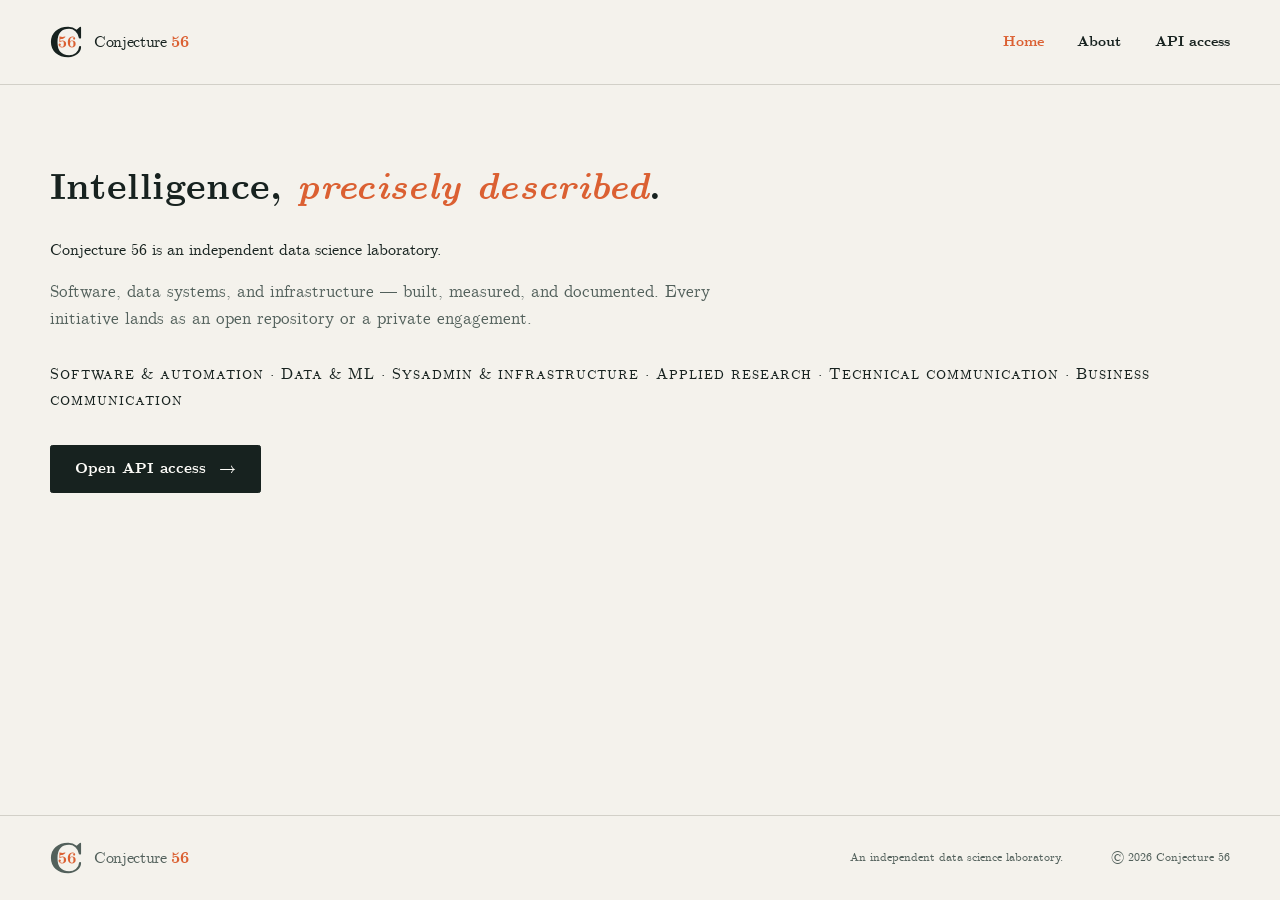
==== index.html @ 4d5eae15 "fix(brand): circular favicon background with even margin" ====
<!doctype html>
<html lang="en">
  <head>
    <meta charset="utf-8">
    <meta name="viewport" content="width=device-width, initial-scale=1">
    <title>Conjecture 56 — Applied intelligence, measured</title>
    <meta name="description" content="Conjecture 56 is an independent data science laboratory working across software, data, infrastructure, research, and communication.">
    <meta name="theme-color" content="#f4f2ec">
    <meta property="og:type" content="website">
    <meta property="og:title" content="Conjecture 56 — Intelligence, precisely described">
    <meta property="og:description" content="An independent data science laboratory: software, data, infrastructure, research, and communication.">
    <meta property="og:url" content="https://conjecture56.org/">
    <meta property="og:image" content="https://conjecture56.org/assets/images/social-card.png">
    <meta property="og:image:width" content="1200">
    <meta property="og:image:height" content="630">
    <meta name="twitter:card" content="summary_large_image">
    <link rel="canonical" href="https://conjecture56.org/">
    <link rel="icon" href="/assets/images/favicon.svg?v=20261013" type="image/svg+xml">
    <link rel="stylesheet" href="/assets/css/site.css?v=20261031">
  </head>
  <body>
    <a class="skip-link" href="#main">Skip to content</a>

    <header class="site-header">
      <div class="shell header-inner">
        <a class="brand" href="/" aria-label="Conjecture 56 home">
          <svg class="brand-mark" aria-hidden="true" viewBox="0 0 40 40">
            <use href="/assets/images/mark.svg?v=20261011#mark"></use>
          </svg>
          <span>Conjecture <strong>56</strong></span>
        </a>
        <nav class="site-nav" aria-label="Main navigation">
          <a href="/" aria-current="page">Home</a>
          <a href="/about/">About</a>
          <a href="/keys/">API access</a>
        </nav>
      </div>
    </header>

    <main id="main">
      <section class="hero">
        <h1>Intelligence, <em>precisely described</em>.</h1>
        <p class="hero-kind">Conjecture 56 is an independent data science laboratory.</p>
        <p class="hero-lede">Software, data systems, and infrastructure — built, measured, and documented. Every initiative lands as an open repository or a private engagement.</p>
        <p class="keywords">
          <span>Software &amp; automation</span> · <span>Data &amp; ML</span> · <span>Sysadmin &amp; infrastructure</span> · <span>Applied research</span> · <span>Technical communication</span> · <span>Business communication</span>
        </p>
        <div class="hero-actions">
          <a class="button button-primary" href="/keys/">Open API access <span aria-hidden="true">→</span></a>
        </div>
      </section>
    </main>

    <footer class="site-footer">
      <div class="shell footer-inner">
        <a class="brand footer-brand" href="/">
          <svg class="brand-mark" aria-hidden="true" viewBox="0 0 40 40"><use href="/assets/images/mark.svg?v=20261011#mark"></use></svg>
          <span>Conjecture <strong>56</strong></span>
        </a>
        <p>An independent data science laboratory.</p>
        <p>© 2026 Conjecture 56</p>
      </div>
    </footer>
  </body>
</html>
---- assets/css/site.css ----
@font-face { font-family: "CMU Serif"; src: url("/assets/fonts/cmu-serif-500-roman.woff2") format("woff2"); font-weight: 400; font-style: normal; font-display: swap; }
@font-face { font-family: "CMU Serif"; src: url("/assets/fonts/cmu-serif-700-roman.woff2") format("woff2"); font-weight: 700; font-style: normal; font-display: swap; }
@font-face { font-family: "CMU Serif"; src: url("/assets/fonts/cmu-serif-500-italic.woff2") format("woff2"); font-weight: 400; font-style: italic; font-display: swap; }
@font-face { font-family: "CMU Serif"; src: url("/assets/fonts/cmu-serif-700-italic.woff2") format("woff2"); font-weight: 700; font-style: italic; font-display: swap; }
@font-face { font-family: "CMU Typewriter Text"; src: url("/assets/fonts/cmu-typewriter-text-500-roman.woff2") format("woff2"); font-display: swap; }

:root {
  --paper: #f4f2ec;
  --paper-deep: #e9e6dd;
  --ink: #17221f;
  --ink-soft: #52605b;
  --line: #d2d0c8;
  --accent: #db6032;
  --accent-light: #f2a17d;
  --green: #b9d79b;
  --white: #fffefa;
  --radius: 1.25rem;
  --shell: min(1180px, calc(100% - 3rem));
  --mono: "CMU Typewriter Text", ui-monospace, SFMono-Regular, Menlo, monospace;
}

* { box-sizing: border-box; }
[hidden] { display: none !important; }
html { scroll-behavior: smooth; }
body {
  margin: 0;
  color: var(--ink);
  background: var(--paper);
  font-family: "CMU Serif", "Palatino Linotype", Palatino, Georgia, serif;
  font-size: 1rem;
  line-height: 1.6;
  -webkit-font-smoothing: antialiased;
}
a { color: inherit; }
svg { display: block; }
.shell { width: var(--shell); margin-inline: auto; }
.skip-link { position: fixed; z-index: 20; top: .75rem; left: .75rem; padding: .65rem 1rem; background: var(--ink); color: white; transform: translateY(-150%); }
.skip-link:focus { transform: translateY(0); }
:focus-visible { outline: 3px solid var(--accent); outline-offset: 4px; }

.site-header { border-bottom: 1px solid var(--line); }
.header-inner { min-height: 5.25rem; display: flex; align-items: center; justify-content: space-between; gap: 2rem; }
.brand { display: inline-flex; align-items: center; gap: .75rem; text-decoration: none; font-size: 1rem; letter-spacing: -.02em; }
.brand strong { color: var(--accent); font-weight: 650; }
.brand-mark { width: 2rem; height: 2rem; }
.site-nav { display: flex; align-items: center; gap: 2.1rem; font-size: .88rem; font-weight: 550; }
.site-nav a { text-decoration: none; }
.site-nav a:hover { color: var(--accent); }
.site-nav a[aria-current="page"] { color: var(--accent); pointer-events: none; }

.hero { width: var(--shell); margin-inline: auto; padding-block: 5rem 4.5rem; }
h1, h2, h3, p { margin-top: 0; }
h1, h2, h3 { text-wrap: balance; }
h1 { margin-bottom: 1.6rem; font-size: clamp(1.15rem, 1rem + 1.7vw, 2.3rem); font-weight: 700; letter-spacing: .01em; line-height: 1.25; white-space: nowrap; }
h1 em { color: var(--accent); font-style: italic; }
.hero-lede { margin: 0 0 1.8rem; max-width: 42rem; color: var(--ink-soft); font-size: 1.05rem; }
.keywords { margin: 0 0 2rem; font-variant: small-caps; letter-spacing: .06em; font-size: 1.02rem; }
.section > .keywords:last-child { margin-bottom: 0; }
.hero-actions { display: flex; flex-wrap: wrap; gap: 1.2rem; }
.button { display: inline-flex; align-items: center; justify-content: center; gap: .8rem; min-height: 3rem; padding: .7rem 1.5rem; border: 1px solid var(--ink); border-radius: .15rem; text-decoration: none; font-size: .92rem; font-weight: 700; transition: background .2s, color .2s; }
.button-primary { color: var(--white); background: var(--ink); }
.button-primary:hover { background: var(--accent); border-color: var(--accent); }
.text-link { display: inline-flex; align-items: center; gap: .5rem; color: var(--ink); text-underline-offset: .3rem; font-size: .92rem; font-weight: 700; }

.rule { border: 0; border-top: 1px solid var(--line); margin: 0 auto; width: var(--shell); }
.section { width: var(--shell); margin-inline: auto; padding-block: 3.5rem 4.5rem; }
.section-lead { margin: 0 0 1.8rem; max-width: 44rem; font-size: 1.05rem; line-height: 1.7; }
.section-lead:last-child { margin-bottom: 0; }
.section-lead strong { font-weight: 700; }
.about-page .hero { padding-block: 5rem .7rem; }
.about-page .section { padding-block: .7rem; }
.about-page .section:last-of-type { padding-bottom: 0; }
.access-page .section { padding-block: clamp(.75rem, 2.5vh, 1.75rem); }
.hero-quote { margin: 0 0 1.8rem; padding-left: 1.5rem; border-left: 2px solid var(--line); }
.hero-quote p { margin: 0; font-size: 1.02rem; line-height: 1.75; }
.hero-quote cite { display: block; margin-top: .8rem; color: var(--ink-soft); font-size: .85rem; font-style: normal; text-align: left; }

.site-footer { margin-top: 2rem; border-top: 1px solid var(--line); }
.footer-inner { height: 5.25rem; padding-block: 0; display: grid; grid-template-columns: 1fr auto auto; align-items: center; gap: 3rem; color: var(--ink-soft); font-size: .75rem; }
html, body { overflow-x: clip; }
body { min-height: 100dvh; display: flex; flex-direction: column; }
main { flex: 1; }
.footer-inner p { margin-bottom: 0; }

/* API access */
.access-intro { padding-block: 5rem clamp(.75rem, 2.5vh, 1.75rem); }
.access-intro h1 { margin-bottom: 1.2rem; }
.access-intro > p:last-child { max-width: 42rem; margin-bottom: 0; color: var(--ink-soft); font-size: 1.15rem; }
.key-form { margin-top: 1.5rem; }
.section h2 { margin-bottom: .9rem; }
.step-label { margin-bottom: .9rem; color: var(--accent); font-family: var(--mono); font-size: 1.6rem; font-weight: 700; letter-spacing: .06em; text-transform: uppercase; }
.section h2 { margin-bottom: .9rem; font-size: 1.35rem; font-weight: 700; line-height: 1.25; }
.privacy-badge { display: inline-flex; flex: 0 0 auto; align-items: center; gap: .45rem; padding: .45rem .7rem; border: 1px solid #b9ccb0; border-radius: .15rem; color: #416137; background: #f0f6eb; font-size: .67rem; font-weight: 700; letter-spacing: .03em; text-transform: uppercase; }
.privacy-badge svg { width: .85rem; fill: none; stroke: currentColor; stroke-width: 1.5; }
.key-form > label { display: block; margin-bottom: .6rem; font-size: .8rem; font-weight: 700; }
.key-field { position: relative; }
.key-field input { width: 100%; min-height: 3.8rem; padding: .9rem 5rem .9rem 1.1rem; border: 1px solid #9da39f; border-radius: .65rem; color: var(--ink); background: #fbfaf7; font: 1rem var(--mono); }
.key-field input:focus { border-color: var(--accent); outline: 3px solid rgb(219 96 50 / .16); }
.field-action { position: absolute; top: 50%; right: .65rem; padding: .45rem .6rem; border: 0; color: var(--ink-soft); background: transparent; font-family: inherit; font-size: .72rem; font-weight: 700; transform: translateY(-50%); cursor: pointer; }
.field-action:hover { color: var(--accent); }
.field-help { margin: .55rem 0 0; color: var(--ink-soft); font-size: .72rem; }
.form-actions { display: flex; flex-wrap: wrap; gap: .7rem; margin-top: 1.6rem; }
.button-ghost { border-color: var(--line); color: var(--ink-soft); background: transparent; cursor: pointer; }
.button-ghost:hover { color: var(--ink); background: var(--paper); }
.quota-status { min-height: 1.5rem; margin-top: 1.5rem; font-size: .82rem; }
.status-loading, .status-success, .status-error { padding: .75rem 1rem; border-left: 3px solid; }
.status-loading { border-color: #d09c39; background: #fbf4e5; }
.status-success { border-color: #6d9d58; background: #f0f6eb; }
.status-error { border-color: #b94d39; background: #faece8; }
.quota-results { margin-top: 2.5rem; }
.result-summary { display: flex; align-items: center; justify-content: space-between; gap: 2rem; }
.result-summary .eyebrow { margin-bottom: .5rem; }
.result-summary h3 { margin-bottom: 0; font-family: Georgia, serif; font-size: 2rem; font-weight: 400; }
.key-state { display: inline-flex; align-items: center; gap: .45rem; font-size: .7rem; font-weight: 700; letter-spacing: .06em; text-transform: uppercase; }
.key-state::before { content: ""; width: .5rem; height: .5rem; border-radius: 50%; }
.state-active::before { background: #6d9d58; box-shadow: 0 0 0 4px rgb(109 157 88 / .14); }
.state-inactive::before { background: #b94d39; box-shadow: 0 0 0 4px rgb(185 77 57 / .14); }
.result-warning { margin: 1.5rem 0 0; padding: 1rem; border: 1px solid #e5b9ae; border-radius: .5rem; background: #faece8; font-size: .85rem; }
.result-section { margin-top: 2.5rem; }
.result-title { margin-bottom: 1rem; font-size: .72rem; letter-spacing: .1em; text-transform: uppercase; }
.metrics-grid { display: grid; grid-template-columns: repeat(3, 1fr); gap: .75rem; }
.metric-card { min-width: 0; padding: 1.2rem; border: 1px solid var(--line); border-radius: .75rem; background: var(--paper); }
.metric-label, .metric-reset { margin-bottom: 0; color: var(--ink-soft); font-size: .68rem; }
.metric-value { margin: .35rem 0 .9rem; font-family: Georgia, serif; font-size: 1.5rem; line-height: 1.2; }
.metric-maximum { color: var(--ink-soft); font-family: ui-sans-serif, sans-serif; font-size: .65rem; }
.quota-progress { width: 100%; height: .35rem; display: block; margin-bottom: .7rem; border: 0; border-radius: 1rem; overflow: hidden; background: var(--line); }
.quota-progress::-webkit-progress-bar { background: var(--line); }.quota-progress::-webkit-progress-value { background: var(--accent); }.quota-progress::-moz-progress-bar { background: var(--accent); }
.empty-note { grid-column: 1 / -1; margin-bottom: 0; padding: 1.2rem; border: 1px dashed var(--line); color: var(--ink-soft); font-size: .85rem; }
.model-grid { display: grid; grid-template-columns: repeat(2, 1fr); gap: .75rem; }
.model-card { padding: 1.2rem; border: 1px solid var(--line); border-radius: .75rem; }
.model-heading { display: flex; align-items: center; justify-content: space-between; gap: 1rem; margin-bottom: 1rem; }
.model-heading h4 { margin: 0; font: 400 1.2rem Georgia, serif; }
.model-provider { padding: .2rem .45rem; border-radius: .25rem; color: var(--ink-soft); background: var(--paper); font: .62rem var(--mono); }
.model-facts { display: grid; grid-template-columns: auto 1fr; gap: .4rem 1rem; margin: 0; font-size: .72rem; }
.model-facts dt { color: var(--ink-soft); }.model-facts dd { margin: 0; text-align: right; }

.setup-steps { margin: 0; padding: 0; list-style: none; }
.setup-steps > li { display: grid; grid-template-columns: .75fr 1.25fr; gap: clamp(2rem, 7vw, 7rem); padding-block: 0 1rem; }
.setup-steps > li > div:last-child { margin-top: 2.4rem; }
.step-copy h3 { margin: 0 0 .5rem; font-size: 1.5rem; font-weight: 400; }
.step-copy p { margin-bottom: 0; color: var(--ink-soft); font-size: .88rem; }
.step-copy code { padding: .1rem .25rem; border-radius: .2rem; background: var(--paper-deep); font-size: .78rem; }
.code-block { min-width: 0; overflow: hidden; border: 1px solid #34423d; border-radius: .75rem; color: #e9ece8; background: #17221f; box-shadow: 0 16px 40px rgb(23 34 31 / .08); }
.code-toolbar { min-height: 2.8rem; display: flex; align-items: center; justify-content: space-between; padding-inline: 1rem; border-bottom: 1px solid #34423d; color: #9caaa4; font: .65rem var(--mono); }
.copy-button { padding: .35rem .55rem; border: 1px solid #4d5b56; border-radius: .3rem; color: #dce3df; background: transparent; font: inherit; cursor: pointer; }
.copy-button:disabled { opacity: .4; cursor: not-allowed; }
.copy-button:disabled:hover { border-color: #4d5b56; color: #dce3df; }
.credential-warning { margin: 0 0 .75rem; padding: .8rem 1rem; border: 1px solid #e0c184; border-radius: .5rem; color: #7a5a17; background: #fbf4e5; font-size: .78rem; }
.credential-warning strong { color: #5e440e; }
.copy-button:hover { border-color: var(--accent-light); color: var(--accent-light); }
.code-block pre { margin: 0; padding: 1.25rem; overflow-x: auto; }
.code-block code { font: .75rem/1.7 var(--mono); }

/* Error page */

@media (prefers-reduced-motion: no-preference) {
  .hero > * { animation: rise .6s ease-out both; }
  .hero > :nth-child(2) { animation-delay: .06s; }.hero > :nth-child(3) { animation-delay: .12s; }.hero > :nth-child(4) { animation-delay: .18s; }.hero > :nth-child(5) { animation-delay: .24s; }
  @keyframes rise { from { opacity: 0; transform: translateY(12px); } }
  .about-page main > *, .access-page main > * { animation: rise .6s ease-out both; }
  .about-page main > :nth-child(2), .access-page main > :nth-child(2) { animation-delay: .06s; }
  .about-page main > :nth-child(3), .access-page main > :nth-child(3) { animation-delay: .12s; }
  .about-page .hero > * { animation: none; }
}

@media (max-width: 900px) {
  .setup-steps > li { grid-template-columns: 1fr; gap: 1.5rem; }
  .setup-steps > li > div:last-child { margin-top: 0; }
}

@media (max-width: 620px) {
  :root { --shell: min(100% - 2rem, 1180px); }
  .header-inner { min-height: 4.5rem; }
  .site-nav { gap: 1rem; }
  .site-nav > a { font-size: .82rem; }
  h1 { white-space: normal; text-wrap: balance; }
  .hero { padding-block: 4rem 5rem; }
  .keywords { line-height: 1.9; }
  .section { padding-block: 3.5rem 4.5rem; }
  .footer-inner { height: auto; padding-block: 2rem; grid-template-columns: 1fr; gap: 1rem; }
  .access-intro { padding-block: 4rem 3rem; }
  .metrics-grid, .model-grid { grid-template-columns: 1fr; }
  .setup-steps > li { padding-block: 0; }
}
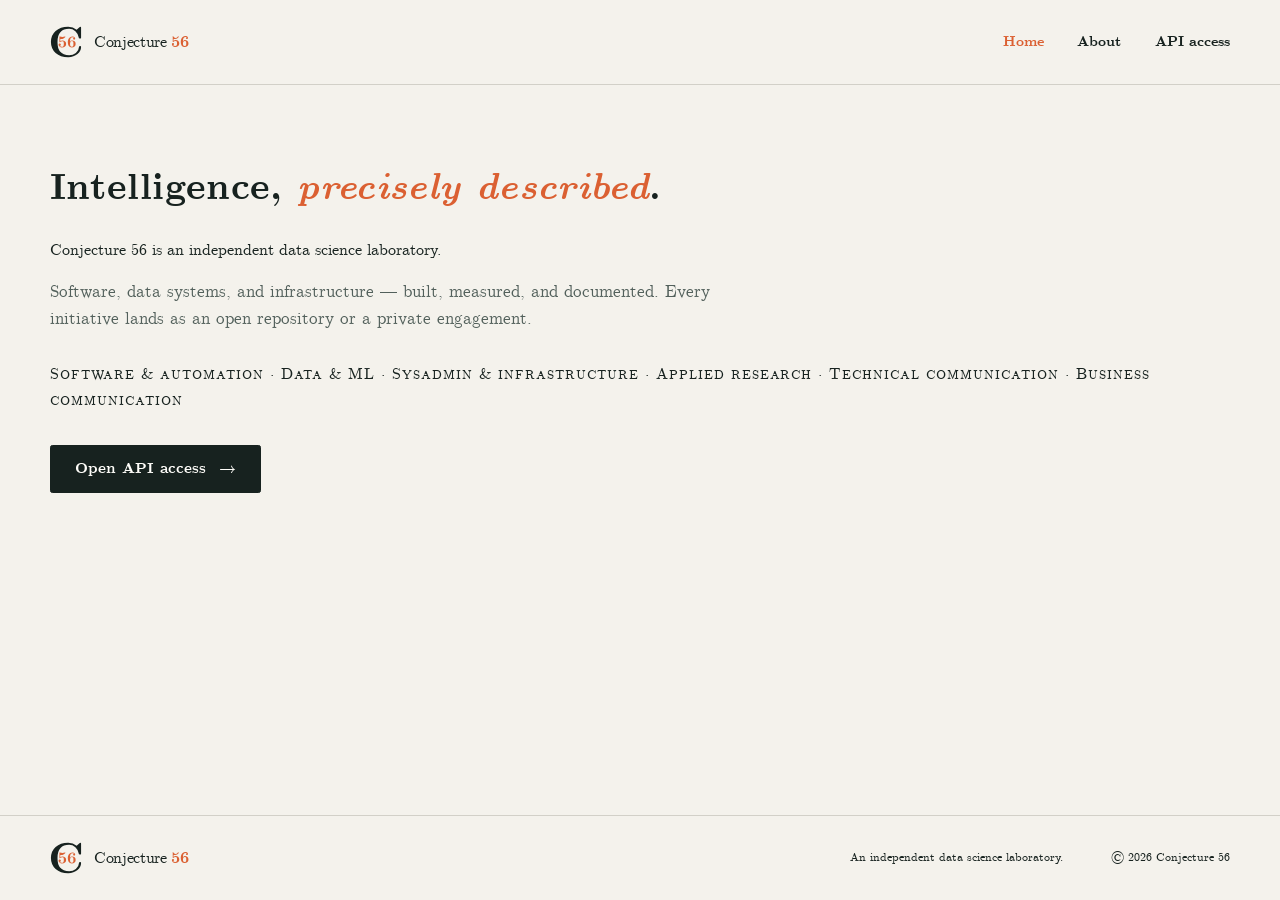
==== commit 0534b857: "fix(brand): footer brand and text in full ink like header" ====
--- a/index.html
+++ b/index.html
@@ -16,7 +16,7 @@
     <meta name="twitter:card" content="summary_large_image">
     <link rel="canonical" href="https://conjecture56.org/">
     <link rel="icon" href="/assets/images/favicon.svg?v=20261013" type="image/svg+xml">
-    <link rel="stylesheet" href="/assets/css/site.css?v=20261031">
+    <link rel="stylesheet" href="/assets/css/site.css?v=20261101">
   </head>
   <body>
     <a class="skip-link" href="#main">Skip to content</a>
--- a/assets/css/site.css
+++ b/assets/css/site.css
@@ -76,7 +76,7 @@
 .hero-quote cite { display: block; margin-top: .8rem; color: var(--ink-soft); font-size: .85rem; font-style: normal; text-align: left; }
 
 .site-footer { margin-top: 2rem; border-top: 1px solid var(--line); }
-.footer-inner { height: 5.25rem; padding-block: 0; display: grid; grid-template-columns: 1fr auto auto; align-items: center; gap: 3rem; color: var(--ink-soft); font-size: .75rem; }
+.footer-inner { height: 5.25rem; padding-block: 0; display: grid; grid-template-columns: 1fr auto auto; align-items: center; gap: 3rem; color: var(--ink); font-size: .75rem; }
 html, body { overflow-x: clip; }
 body { min-height: 100dvh; display: flex; flex-direction: column; }
 main { flex: 1; }
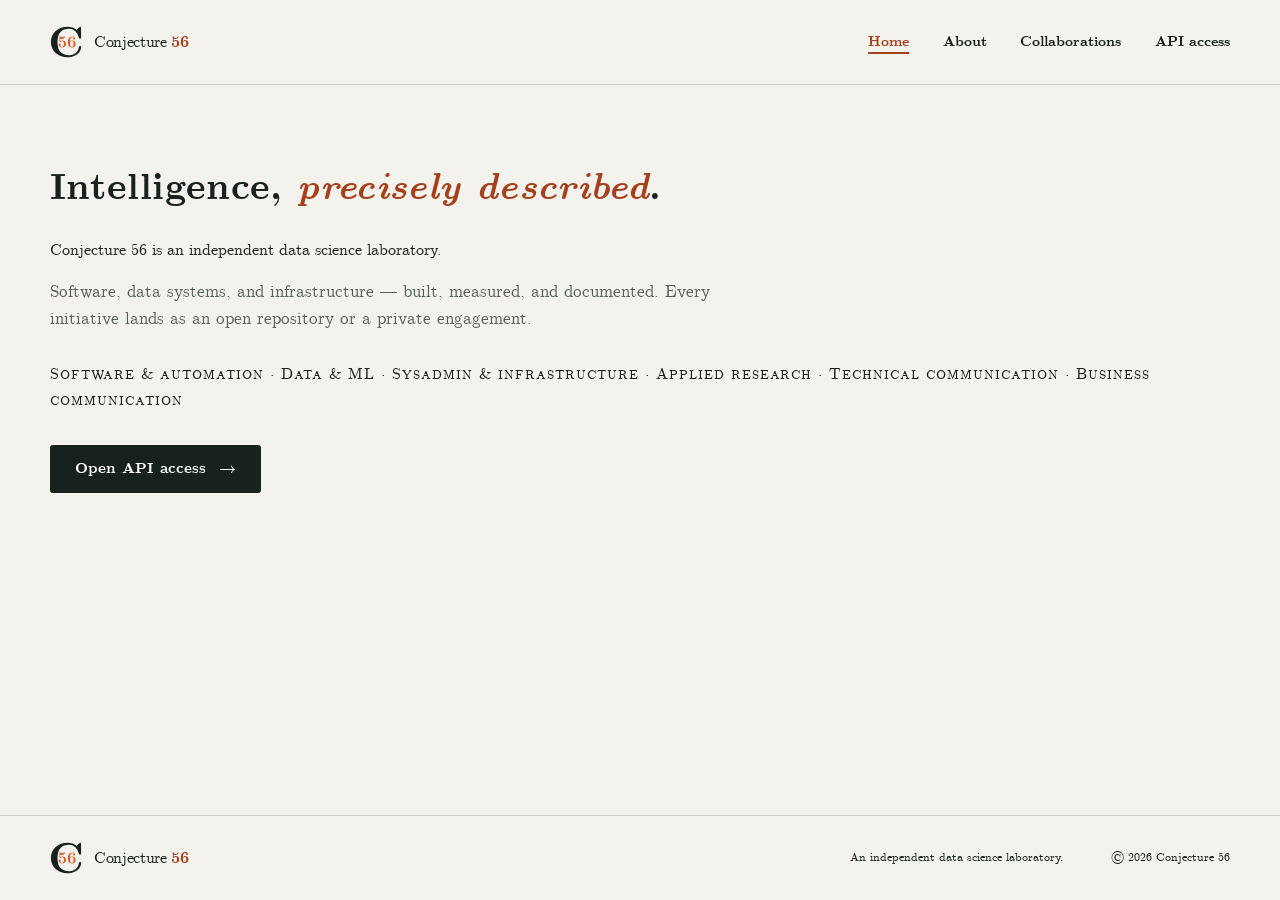
==== commit 90dfddfd: "feat(site): integrate collaborations route" ====
--- a/index.html
+++ b/index.html
@@ -16,7 +16,7 @@
     <meta name="twitter:card" content="summary_large_image">
     <link rel="canonical" href="https://conjecture56.org/">
     <link rel="icon" href="/assets/images/favicon.svg?v=20261013" type="image/svg+xml">
-    <link rel="stylesheet" href="/assets/css/site.css?v=20261101">
+    <link rel="stylesheet" href="/assets/css/site.css?v=20261102">
   </head>
   <body>
     <a class="skip-link" href="#main">Skip to content</a>
@@ -32,6 +32,7 @@
         <nav class="site-nav" aria-label="Main navigation">
           <a href="/" aria-current="page">Home</a>
           <a href="/about/">About</a>
+          <a href="/collaborations/">Collaborations</a>
           <a href="/keys/">API access</a>
         </nav>
       </div>
--- a/assets/css/site.css
+++ b/assets/css/site.css
@@ -10,7 +10,7 @@
   --ink: #17221f;
   --ink-soft: #52605b;
   --line: #d2d0c8;
-  --accent: #db6032;
+  --accent-text: #a6401c;
   --accent-light: #f2a17d;
   --green: #b9d79b;
   --white: #fffefa;
@@ -21,7 +21,7 @@
 
 * { box-sizing: border-box; }
 [hidden] { display: none !important; }
-html { scroll-behavior: smooth; }
+html { scroll-behavior: auto; }
 body {
   margin: 0;
   color: var(--ink);
@@ -36,30 +36,30 @@
 .shell { width: var(--shell); margin-inline: auto; }
 .skip-link { position: fixed; z-index: 20; top: .75rem; left: .75rem; padding: .65rem 1rem; background: var(--ink); color: white; transform: translateY(-150%); }
 .skip-link:focus { transform: translateY(0); }
-:focus-visible { outline: 3px solid var(--accent); outline-offset: 4px; }
+:focus-visible { outline: 3px solid var(--accent-text); outline-offset: 4px; }
 
 .site-header { border-bottom: 1px solid var(--line); }
 .header-inner { min-height: 5.25rem; display: flex; align-items: center; justify-content: space-between; gap: 2rem; }
 .brand { display: inline-flex; align-items: center; gap: .75rem; text-decoration: none; font-size: 1rem; letter-spacing: -.02em; }
-.brand strong { color: var(--accent); font-weight: 650; }
+.brand strong { color: var(--accent-text); font-weight: 650; }
 .brand-mark { width: 2rem; height: 2rem; }
 .site-nav { display: flex; align-items: center; gap: 2.1rem; font-size: .88rem; font-weight: 550; }
 .site-nav a { text-decoration: none; }
-.site-nav a:hover { color: var(--accent); }
-.site-nav a[aria-current="page"] { color: var(--accent); pointer-events: none; }
+.site-nav a:hover { color: var(--accent-text); }
+.site-nav a[aria-current="page"] { color: var(--accent-text); font-weight: 700; text-decoration: underline; text-decoration-thickness: 2px; text-underline-offset: .35rem; pointer-events: none; }
 
 .hero { width: var(--shell); margin-inline: auto; padding-block: 5rem 4.5rem; }
 h1, h2, h3, p { margin-top: 0; }
 h1, h2, h3 { text-wrap: balance; }
 h1 { margin-bottom: 1.6rem; font-size: clamp(1.15rem, 1rem + 1.7vw, 2.3rem); font-weight: 700; letter-spacing: .01em; line-height: 1.25; white-space: nowrap; }
-h1 em { color: var(--accent); font-style: italic; }
+h1 em { color: var(--accent-text); font-style: italic; }
 .hero-lede { margin: 0 0 1.8rem; max-width: 42rem; color: var(--ink-soft); font-size: 1.05rem; }
 .keywords { margin: 0 0 2rem; font-variant: small-caps; letter-spacing: .06em; font-size: 1.02rem; }
 .section > .keywords:last-child { margin-bottom: 0; }
 .hero-actions { display: flex; flex-wrap: wrap; gap: 1.2rem; }
 .button { display: inline-flex; align-items: center; justify-content: center; gap: .8rem; min-height: 3rem; padding: .7rem 1.5rem; border: 1px solid var(--ink); border-radius: .15rem; text-decoration: none; font-size: .92rem; font-weight: 700; transition: background .2s, color .2s; }
 .button-primary { color: var(--white); background: var(--ink); }
-.button-primary:hover { background: var(--accent); border-color: var(--accent); }
+.button-primary:hover { background: var(--accent-text); border-color: var(--accent-text); }
 .text-link { display: inline-flex; align-items: center; gap: .5rem; color: var(--ink); text-underline-offset: .3rem; font-size: .92rem; font-weight: 700; }
 
 .rule { border: 0; border-top: 1px solid var(--line); margin: 0 auto; width: var(--shell); }
@@ -88,16 +88,16 @@
 .access-intro > p:last-child { max-width: 42rem; margin-bottom: 0; color: var(--ink-soft); font-size: 1.15rem; }
 .key-form { margin-top: 1.5rem; }
 .section h2 { margin-bottom: .9rem; }
-.step-label { margin-bottom: .9rem; color: var(--accent); font-family: var(--mono); font-size: 1.6rem; font-weight: 700; letter-spacing: .06em; text-transform: uppercase; }
+.step-label { margin-bottom: .9rem; color: var(--accent-text); font-family: var(--mono); font-size: 1.6rem; font-weight: 700; letter-spacing: .06em; text-transform: uppercase; }
 .section h2 { margin-bottom: .9rem; font-size: 1.35rem; font-weight: 700; line-height: 1.25; }
 .privacy-badge { display: inline-flex; flex: 0 0 auto; align-items: center; gap: .45rem; padding: .45rem .7rem; border: 1px solid #b9ccb0; border-radius: .15rem; color: #416137; background: #f0f6eb; font-size: .67rem; font-weight: 700; letter-spacing: .03em; text-transform: uppercase; }
 .privacy-badge svg { width: .85rem; fill: none; stroke: currentColor; stroke-width: 1.5; }
 .key-form > label { display: block; margin-bottom: .6rem; font-size: .8rem; font-weight: 700; }
 .key-field { position: relative; }
 .key-field input { width: 100%; min-height: 3.8rem; padding: .9rem 5rem .9rem 1.1rem; border: 1px solid #9da39f; border-radius: .65rem; color: var(--ink); background: #fbfaf7; font: 1rem var(--mono); }
-.key-field input:focus { border-color: var(--accent); outline: 3px solid rgb(219 96 50 / .16); }
+.key-field input:focus { border-color: var(--accent-text); outline: 3px solid var(--accent-text); outline-offset: 1px; }
 .field-action { position: absolute; top: 50%; right: .65rem; padding: .45rem .6rem; border: 0; color: var(--ink-soft); background: transparent; font-family: inherit; font-size: .72rem; font-weight: 700; transform: translateY(-50%); cursor: pointer; }
-.field-action:hover { color: var(--accent); }
+.field-action:hover { color: var(--accent-text); }
 .field-help { margin: .55rem 0 0; color: var(--ink-soft); font-size: .72rem; }
 .form-actions { display: flex; flex-wrap: wrap; gap: .7rem; margin-top: 1.6rem; }
 .button-ghost { border-color: var(--line); color: var(--ink-soft); background: transparent; cursor: pointer; }
@@ -124,7 +124,7 @@
 .metric-value { margin: .35rem 0 .9rem; font-family: Georgia, serif; font-size: 1.5rem; line-height: 1.2; }
 .metric-maximum { color: var(--ink-soft); font-family: ui-sans-serif, sans-serif; font-size: .65rem; }
 .quota-progress { width: 100%; height: .35rem; display: block; margin-bottom: .7rem; border: 0; border-radius: 1rem; overflow: hidden; background: var(--line); }
-.quota-progress::-webkit-progress-bar { background: var(--line); }.quota-progress::-webkit-progress-value { background: var(--accent); }.quota-progress::-moz-progress-bar { background: var(--accent); }
+.quota-progress::-webkit-progress-bar { background: var(--line); }.quota-progress::-webkit-progress-value { background: var(--accent-text); }.quota-progress::-moz-progress-bar { background: var(--accent-text); }
 .empty-note { grid-column: 1 / -1; margin-bottom: 0; padding: 1.2rem; border: 1px dashed var(--line); color: var(--ink-soft); font-size: .85rem; }
 .model-grid { display: grid; grid-template-columns: repeat(2, 1fr); gap: .75rem; }
 .model-card { padding: 1.2rem; border: 1px solid var(--line); border-radius: .75rem; }
@@ -151,9 +151,65 @@
 .code-block pre { margin: 0; padding: 1.25rem; overflow-x: auto; }
 .code-block code { font: .75rem/1.7 var(--mono); }
 
+/* Collaborations */
+.collaborations-intro { padding-block: 4.5rem 3rem; }
+.collaborations-intro h1 { margin-bottom: 1rem; }
+.collaborations-intro > p:last-child { max-width: 48rem; margin-bottom: 0; color: var(--ink-soft); font-size: 1.05rem; }
+.collaborations-section { padding-bottom: 4rem; }
+.collaborations-heading { display: flex; align-items: end; justify-content: space-between; gap: 2rem; margin-bottom: 1.5rem; }
+.collaborations-heading h2 { margin-bottom: .35rem; font-size: 1.35rem; }
+.collaborations-heading > div > p { margin-bottom: 0; color: var(--ink-soft); font-size: .85rem; }
+.board-status { margin-bottom: 0; color: var(--ink-soft); font: .72rem var(--mono); }
+.board-status-error { color: #8e3829; }
+.collaboration-search { width: var(--shell); margin: 0 auto 1.5rem; }
+.collaboration-search > label { display: block; margin-bottom: .45rem; font-size: .78rem; font-weight: 700; }
+.collaboration-search-field { position: relative; max-width: 34rem; }
+.collaboration-search input { width: 100%; min-height: 3rem; padding: .65rem 4.5rem .65rem .9rem; border: 1px solid var(--ink-soft); border-radius: .35rem; color: var(--ink); background: var(--white); font: .85rem var(--mono); }
+.collaboration-search input:focus { border-color: var(--accent-text); outline: 3px solid var(--accent-text); outline-offset: 1px; }
+.collaboration-search button { position: absolute; top: 50%; right: .55rem; border: 0; color: var(--ink-soft); background: transparent; font: 700 .7rem var(--mono); transform: translateY(-50%); cursor: pointer; }
+.collaboration-search button:hover { color: var(--accent-text); }
+.board-scroll { width: 100%; padding: 0 max(1.5rem, calc((100% - 1180px) / 2)) 1rem; overflow-x: auto; overscroll-behavior-inline: contain; }
+.collaborations-board { width: max-content; min-width: 100%; display: grid; grid-template-columns: repeat(5, minmax(17rem, 1fr)); gap: .8rem; }
+.board-column { min-width: 0; padding: .8rem; border: 1px solid var(--line); border-radius: .6rem; background: var(--paper-deep); }
+.board-column-heading { min-height: 2.5rem; display: flex; align-items: center; justify-content: space-between; gap: 1rem; padding: 0 .25rem .75rem; border-bottom: 1px solid var(--line); }
+.board-column-heading h3 { margin: 0; font: 700 .75rem var(--mono); letter-spacing: .06em; text-transform: uppercase; }
+.board-count { min-width: 1.5rem; padding: .1rem .4rem; border-radius: 1rem; background: var(--white); font: .68rem var(--mono); text-align: center; }
+.board-cards { display: grid; align-content: start; gap: .7rem; padding-top: .8rem; }
+.collaboration-card { position: relative; padding: 1rem; border: 1px solid var(--line); border-radius: .45rem; background: var(--white); }
+.collaboration-trigger { padding: 0; border: 0; color: inherit; background: transparent; font: inherit; font-weight: 700; text-align: left; cursor: pointer; }
+.collaboration-trigger::after { content: ""; position: absolute; inset: 0; }
+.collaboration-trigger:hover { color: var(--accent-text); }
+.collaboration-trigger:focus-visible { border-radius: .1rem; outline-offset: 3px; }
+.collaboration-organization { margin-bottom: .35rem; color: var(--accent-text); font: .68rem var(--mono); }
+.collaboration-title { margin-bottom: .65rem; font-size: 1.02rem; line-height: 1.3; }
+.collaboration-summary { margin-bottom: .9rem; color: var(--ink-soft); font-size: .78rem; line-height: 1.5; }
+.collaboration-tags { display: flex; flex-wrap: wrap; gap: .35rem; margin: 0; padding: 0; list-style: none; }
+.collaboration-tags li { padding: .15rem .4rem; border: 1px solid var(--line); border-radius: 1rem; font: .6rem var(--mono); }
+.board-column-empty, .board-message { margin: 0; color: var(--ink-soft); font-size: .75rem; }
+.board-column-empty { padding: .75rem .25rem; }
+.board-message { padding-block: 1rem; }
+.collaboration-dialog { width: min(44rem, calc(100% - 2rem)); max-height: calc(100dvh - 2rem); padding: 1.5rem; border: 1px solid var(--line); border-radius: .6rem; color: var(--ink); background: var(--paper); box-shadow: 0 24px 80px rgb(23 34 31 / .25); }
+.collaboration-dialog::backdrop { background: rgb(23 34 31 / .55); }
+.dialog-header { display: flex; align-items: start; justify-content: space-between; gap: 2rem; padding-bottom: 1rem; border-bottom: 1px solid var(--line); }
+.dialog-header .step-label { margin: 0; font-size: .78rem; }
+.dialog-close { padding: .35rem .6rem; border: 1px solid var(--line); border-radius: .25rem; color: var(--ink); background: var(--white); font: 700 .7rem var(--mono); cursor: pointer; }
+.dialog-title-group { padding-block: 1.5rem; }
+.dialog-title-group h2 { margin-bottom: .75rem; font-size: 1.55rem; }
+.dialog-summary { margin-bottom: 0; color: var(--ink-soft); }
+.dialog-facts { display: grid; grid-template-columns: max-content 1fr; gap: .35rem 1.5rem; margin: 0 0 1.5rem; padding: 1rem; border: 1px solid var(--line); border-radius: .35rem; font-size: .78rem; }
+.dialog-facts dt { color: var(--ink-soft); }
+.dialog-facts dd { margin: 0; text-align: right; }
+.dialog-section { margin-top: 1.5rem; }
+.dialog-section h3 { margin-bottom: .5rem; font-size: .9rem; }
+.dialog-list { margin: 0; padding-left: 1.2rem; color: var(--ink-soft); font-size: .82rem; }
+.dialog-list li + li { margin-top: .35rem; }
+.dialog-links { display: flex; flex-wrap: wrap; gap: .75rem 1.5rem; margin-top: 1.75rem; padding-top: 1rem; border-top: 1px solid var(--line); }
+.dialog-link { margin: 0; font-size: .8rem; font-weight: 700; text-underline-offset: .2rem; }
+
 /* Error page */
 
 @media (prefers-reduced-motion: no-preference) {
+  html { scroll-behavior: smooth; }
   .hero > * { animation: rise .6s ease-out both; }
   .hero > :nth-child(2) { animation-delay: .06s; }.hero > :nth-child(3) { animation-delay: .12s; }.hero > :nth-child(4) { animation-delay: .18s; }.hero > :nth-child(5) { animation-delay: .24s; }
   @keyframes rise { from { opacity: 0; transform: translateY(12px); } }
@@ -170,8 +226,8 @@
 
 @media (max-width: 620px) {
   :root { --shell: min(100% - 2rem, 1180px); }
-  .header-inner { min-height: 4.5rem; }
-  .site-nav { gap: 1rem; }
+  .header-inner { min-height: 4.5rem; padding-block: .8rem; flex-wrap: wrap; gap: .65rem; }
+  .site-nav { width: 100%; justify-content: space-between; gap: .5rem; }
   .site-nav > a { font-size: .82rem; }
   h1 { white-space: normal; text-wrap: balance; }
   .hero { padding-block: 4rem 5rem; }
@@ -181,4 +237,8 @@
   .access-intro { padding-block: 4rem 3rem; }
   .metrics-grid, .model-grid { grid-template-columns: 1fr; }
   .setup-steps > li { padding-block: 0; }
-}
+  .collaborations-intro { padding-block: 3.5rem 2.5rem; }
+  .collaborations-heading { align-items: start; flex-direction: column; gap: .75rem; }
+  .board-scroll { padding-inline: 1rem; }
+  .collaborations-board { width: 100%; grid-template-columns: 1fr; }
+}
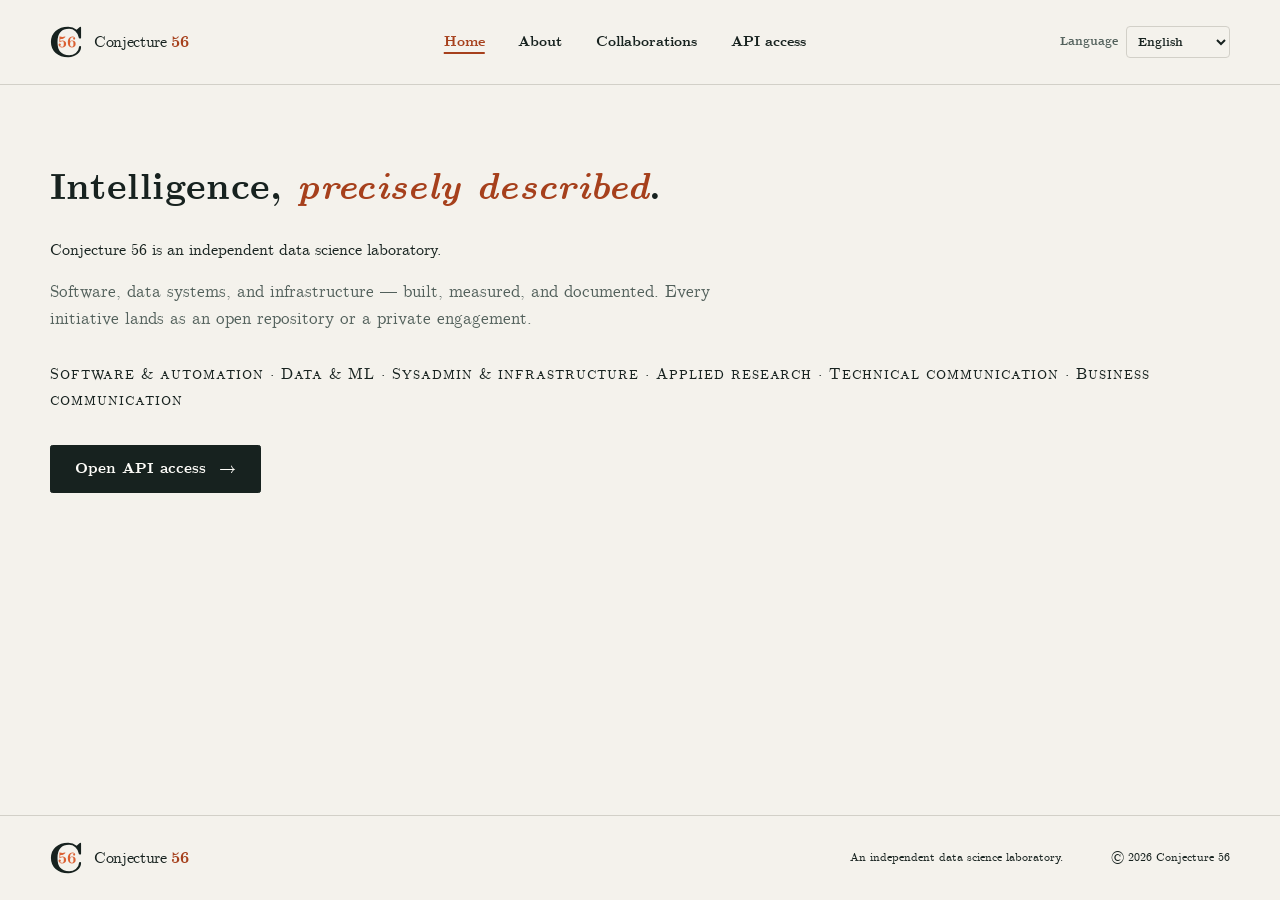
==== commit 24a38815: "feat(site): add persistent Spanish localization" ====
--- a/index.html
+++ b/index.html
@@ -3,12 +3,12 @@
   <head>
     <meta charset="utf-8">
     <meta name="viewport" content="width=device-width, initial-scale=1">
-    <title>Conjecture 56 — Applied intelligence, measured</title>
-    <meta name="description" content="Conjecture 56 is an independent data science laboratory working across software, data, infrastructure, research, and communication.">
+    <title data-i18n="home.title">Conjecture 56 — Applied intelligence, measured</title>
+    <meta name="description" content="Conjecture 56 is an independent data science laboratory working across software, data, infrastructure, research, and communication." data-i18n-content="home.description">
     <meta name="theme-color" content="#f4f2ec">
     <meta property="og:type" content="website">
-    <meta property="og:title" content="Conjecture 56 — Intelligence, precisely described">
-    <meta property="og:description" content="An independent data science laboratory: software, data, infrastructure, research, and communication.">
+    <meta property="og:title" content="Conjecture 56 — Intelligence, precisely described" data-i18n-content="home.ogTitle">
+    <meta property="og:description" content="An independent data science laboratory: software, data, infrastructure, research, and communication." data-i18n-content="home.ogDescription">
     <meta property="og:url" content="https://conjecture56.org/">
     <meta property="og:image" content="https://conjecture56.org/assets/images/social-card.png">
     <meta property="og:image:width" content="1200">
@@ -16,38 +16,40 @@
     <meta name="twitter:card" content="summary_large_image">
     <link rel="canonical" href="https://conjecture56.org/">
     <link rel="icon" href="/assets/images/favicon.svg?v=20261013" type="image/svg+xml">
-    <link rel="stylesheet" href="/assets/css/site.css?v=20261102">
+    <link rel="stylesheet" href="/assets/css/site.css?v=20261106">
+    <script src="/assets/js/i18n.js?v=20261012" type="module"></script>
   </head>
   <body>
-    <a class="skip-link" href="#main">Skip to content</a>
+    <a class="skip-link" href="#main" data-i18n="common.skip">Skip to content</a>
 
     <header class="site-header">
       <div class="shell header-inner">
-        <a class="brand" href="/" aria-label="Conjecture 56 home">
+        <a class="brand" href="/" aria-label="Conjecture 56 home" data-i18n-aria-label="common.homeAria">
           <svg class="brand-mark" aria-hidden="true" viewBox="0 0 40 40">
             <use href="/assets/images/mark.svg?v=20261011#mark"></use>
           </svg>
           <span>Conjecture <strong>56</strong></span>
         </a>
-        <nav class="site-nav" aria-label="Main navigation">
-          <a href="/" aria-current="page">Home</a>
-          <a href="/about/">About</a>
-          <a href="/collaborations/">Collaborations</a>
-          <a href="/keys/">API access</a>
+        <nav class="site-nav" aria-label="Main navigation" data-i18n-aria-label="common.navigation">
+          <a href="/" aria-current="page" data-i18n="common.home">Home</a>
+          <a href="/about/" data-i18n="common.about">About</a>
+          <a href="/collaborations/" data-i18n="common.collaborations">Collaborations</a>
+          <a href="/keys/" data-i18n="common.apiAccess">API access</a>
         </nav>
+        <label class="language-control"><span data-i18n="common.language">Language</span><select id="language-selector"><option value="en" data-i18n="common.english">English</option><option value="es">Español</option></select></label>
       </div>
     </header>
 
     <main id="main">
       <section class="hero">
-        <h1>Intelligence, <em>precisely described</em>.</h1>
-        <p class="hero-kind">Conjecture 56 is an independent data science laboratory.</p>
-        <p class="hero-lede">Software, data systems, and infrastructure — built, measured, and documented. Every initiative lands as an open repository or a private engagement.</p>
+        <h1><span data-i18n="home.heroStart">Intelligence,</span> <em data-i18n="home.heroEmphasis">precisely described</em>.</h1>
+        <p class="hero-kind" data-i18n="home.kind">Conjecture 56 is an independent data science laboratory.</p>
+        <p class="hero-lede" data-i18n="home.lede">Software, data systems, and infrastructure — built, measured, and documented. Every initiative lands as an open repository or a private engagement.</p>
         <p class="keywords">
-          <span>Software &amp; automation</span> · <span>Data &amp; ML</span> · <span>Sysadmin &amp; infrastructure</span> · <span>Applied research</span> · <span>Technical communication</span> · <span>Business communication</span>
+          <span data-i18n="keyword.software">Software &amp; automation</span> · <span data-i18n="keyword.data">Data &amp; ML</span> · <span data-i18n="keyword.infrastructure">Sysadmin &amp; infrastructure</span> · <span data-i18n="keyword.research">Applied research</span> · <span data-i18n="keyword.technicalCommunication">Technical communication</span> · <span data-i18n="keyword.businessCommunication">Business communication</span>
         </p>
         <div class="hero-actions">
-          <a class="button button-primary" href="/keys/">Open API access <span aria-hidden="true">→</span></a>
+          <a class="button button-primary" href="/keys/"><span data-i18n="home.openApi">Open API access</span> <span aria-hidden="true">→</span></a>
         </div>
       </section>
     </main>
@@ -58,7 +60,7 @@
           <svg class="brand-mark" aria-hidden="true" viewBox="0 0 40 40"><use href="/assets/images/mark.svg?v=20261011#mark"></use></svg>
           <span>Conjecture <strong>56</strong></span>
         </a>
-        <p>An independent data science laboratory.</p>
+        <p data-i18n="common.footer">An independent data science laboratory.</p>
         <p>© 2026 Conjecture 56</p>
       </div>
     </footer>
--- a/assets/css/site.css
+++ b/assets/css/site.css
@@ -47,6 +47,8 @@
 .site-nav a { text-decoration: none; }
 .site-nav a:hover { color: var(--accent-text); }
 .site-nav a[aria-current="page"] { color: var(--accent-text); font-weight: 700; text-decoration: underline; text-decoration-thickness: 2px; text-underline-offset: .35rem; pointer-events: none; }
+.language-control { display: inline-flex; align-items: center; gap: .45rem; color: var(--ink-soft); font-size: .72rem; font-weight: 700; }
+.language-control select { min-height: 2rem; padding: .25rem 1.7rem .25rem .45rem; border: 1px solid var(--line); border-radius: .25rem; color: var(--ink); background: var(--paper); font: inherit; cursor: pointer; }
 
 .hero { width: var(--shell); margin-inline: auto; padding-block: 5rem 4.5rem; }
 h1, h2, h3, p { margin-top: 0; }
@@ -135,7 +137,8 @@
 .model-facts dt { color: var(--ink-soft); }.model-facts dd { margin: 0; text-align: right; }
 
 .setup-steps { margin: 0; padding: 0; list-style: none; }
-.setup-steps > li { display: grid; grid-template-columns: .75fr 1.25fr; gap: clamp(2rem, 7vw, 7rem); padding-block: 0 1rem; }
+.setup-steps > li { min-width: 0; display: grid; grid-template-columns: .75fr 1.25fr; gap: clamp(2rem, 7vw, 7rem); padding-block: 0 1rem; }
+.setup-steps > li > div { min-width: 0; }
 .setup-steps > li > div:last-child { margin-top: 2.4rem; }
 .step-copy h3 { margin: 0 0 .5rem; font-size: 1.5rem; font-weight: 400; }
 .step-copy p { margin-bottom: 0; color: var(--ink-soft); font-size: .88rem; }
@@ -155,7 +158,7 @@
 .collaborations-intro { padding-block: 4.5rem 3rem; }
 .collaborations-intro h1 { margin-bottom: 1rem; }
 .collaborations-intro > p:last-child { max-width: 48rem; margin-bottom: 0; color: var(--ink-soft); font-size: 1.05rem; }
-.collaborations-section { padding-bottom: 4rem; }
+.collaborations-section { --board-height: min(72dvh, 48rem); padding-bottom: 4rem; }
 .collaborations-heading { display: flex; align-items: end; justify-content: space-between; gap: 2rem; margin-bottom: 1.5rem; }
 .collaborations-heading h2 { margin-bottom: .35rem; font-size: 1.35rem; }
 .collaborations-heading > div > p { margin-bottom: 0; color: var(--ink-soft); font-size: .85rem; }
@@ -168,20 +171,22 @@
 .collaboration-search input:focus { border-color: var(--accent-text); outline: 3px solid var(--accent-text); outline-offset: 1px; }
 .collaboration-search button { position: absolute; top: 50%; right: .55rem; border: 0; color: var(--ink-soft); background: transparent; font: 700 .7rem var(--mono); transform: translateY(-50%); cursor: pointer; }
 .collaboration-search button:hover { color: var(--accent-text); }
-.board-scroll { width: 100%; padding: 0 max(1.5rem, calc((100% - 1180px) / 2)) 1rem; overflow-x: auto; overscroll-behavior-inline: contain; }
-.collaborations-board { width: max-content; min-width: 100%; display: grid; grid-template-columns: repeat(5, minmax(17rem, 1fr)); gap: .8rem; }
-.board-column { min-width: 0; padding: .8rem; border: 1px solid var(--line); border-radius: .6rem; background: var(--paper-deep); }
-.board-column-heading { min-height: 2.5rem; display: flex; align-items: center; justify-content: space-between; gap: 1rem; padding: 0 .25rem .75rem; border-bottom: 1px solid var(--line); }
+.board-scroll { width: var(--shell); max-height: var(--board-height); margin-inline: auto; overflow-x: hidden; overflow-y: auto; overscroll-behavior-x: contain; overscroll-behavior-y: auto; scroll-padding-top: 4.1rem; }
+.collaborations-board { width: 100%; display: grid; grid-template-columns: repeat(5, minmax(12rem, 1fr)); align-items: stretch; gap: .8rem; }
+.board-column { position: relative; isolation: isolate; min-width: 0; }
+.board-column-frame { position: sticky; z-index: 0; top: 0; width: 100%; height: var(--board-height); margin-bottom: calc(-1 * var(--board-height)); border: 1px solid var(--line); border-radius: .6rem; background: var(--paper-deep); }
+.board-column-heading { position: sticky; z-index: 2; top: 0; min-height: 3.3rem; display: flex; align-items: center; justify-content: space-between; gap: .6rem; padding: .8rem 1rem .75rem; border-bottom: 1px solid var(--line); border-radius: .6rem .6rem 0 0; background: var(--paper-deep); }
 .board-column-heading h3 { margin: 0; font: 700 .75rem var(--mono); letter-spacing: .06em; text-transform: uppercase; }
 .board-count { min-width: 1.5rem; padding: .1rem .4rem; border-radius: 1rem; background: var(--white); font: .68rem var(--mono); text-align: center; }
-.board-cards { display: grid; align-content: start; gap: .7rem; padding-top: .8rem; }
+.board-cards { position: relative; z-index: 1; display: grid; align-content: start; gap: .7rem; padding: .8rem; }
 .collaboration-card { position: relative; padding: 1rem; border: 1px solid var(--line); border-radius: .45rem; background: var(--white); }
-.collaboration-trigger { padding: 0; border: 0; color: inherit; background: transparent; font: inherit; font-weight: 700; text-align: left; cursor: pointer; }
+.collaboration-trigger { padding: 0; border: 0; color: inherit; background: transparent; font: inherit; font-weight: 700; text-align: left; scroll-margin-top: 4.1rem; cursor: pointer; }
 .collaboration-trigger::after { content: ""; position: absolute; inset: 0; }
 .collaboration-trigger:hover { color: var(--accent-text); }
 .collaboration-trigger:focus-visible { border-radius: .1rem; outline-offset: 3px; }
 .collaboration-organization { margin-bottom: .35rem; color: var(--accent-text); font: .68rem var(--mono); }
 .collaboration-title { margin-bottom: .65rem; font-size: 1.02rem; line-height: 1.3; }
+.collaboration-role { margin: -.25rem 0 .65rem; color: var(--ink-soft); font: 600 .62rem var(--mono); text-transform: uppercase; letter-spacing: .04em; }
 .collaboration-summary { margin-bottom: .9rem; color: var(--ink-soft); font-size: .78rem; line-height: 1.5; }
 .collaboration-tags { display: flex; flex-wrap: wrap; gap: .35rem; margin: 0; padding: 0; list-style: none; }
 .collaboration-tags li { padding: .15rem .4rem; border: 1px solid var(--line); border-radius: 1rem; font: .6rem var(--mono); }
@@ -205,6 +210,12 @@
 .dialog-list li + li { margin-top: .35rem; }
 .dialog-links { display: flex; flex-wrap: wrap; gap: .75rem 1.5rem; margin-top: 1.75rem; padding-top: 1rem; border-top: 1px solid var(--line); }
 .dialog-link { margin: 0; font-size: .8rem; font-weight: 700; text-underline-offset: .2rem; }
+.selection-criteria { border-top: 1px solid var(--line); }
+.selection-criteria h2 { margin-bottom: 1rem; }
+.selection-criteria-list { max-width: 52rem; display: grid; grid-template-columns: repeat(2, minmax(0, 1fr)); gap: .8rem 2rem; margin: 0; padding-left: 1.2rem; }
+.selection-criteria-list li { padding-left: .25rem; color: var(--ink-soft); font-size: .88rem; }
+.selection-criteria-list strong { color: var(--ink); }
+.selection-exclusions { max-width: 52rem; margin: 1.5rem 0 0; color: var(--ink-soft); font-size: .82rem; }
 
 /* Error page */
 
@@ -213,9 +224,9 @@
   .hero > * { animation: rise .6s ease-out both; }
   .hero > :nth-child(2) { animation-delay: .06s; }.hero > :nth-child(3) { animation-delay: .12s; }.hero > :nth-child(4) { animation-delay: .18s; }.hero > :nth-child(5) { animation-delay: .24s; }
   @keyframes rise { from { opacity: 0; transform: translateY(12px); } }
-  .about-page main > *, .access-page main > * { animation: rise .6s ease-out both; }
-  .about-page main > :nth-child(2), .access-page main > :nth-child(2) { animation-delay: .06s; }
-  .about-page main > :nth-child(3), .access-page main > :nth-child(3) { animation-delay: .12s; }
+  .about-page main > *, .access-page main > *, .collaborations-page main > * { animation: rise .6s ease-out both; }
+  .about-page main > :nth-child(2), .access-page main > :nth-child(2), .collaborations-page main > :nth-child(2) { animation-delay: .06s; }
+  .about-page main > :nth-child(3), .access-page main > :nth-child(3), .collaborations-page main > :nth-child(3) { animation-delay: .12s; }
   .about-page .hero > * { animation: none; }
 }
 
@@ -224,11 +235,19 @@
   .setup-steps > li > div:last-child { margin-top: 0; }
 }
 
+@media (max-width: 1100px) {
+  .board-scroll { max-height: none; overflow: visible; }
+  .collaborations-board { grid-template-columns: minmax(12rem, 1fr); }
+  .board-column-frame { position: absolute; inset: 0; width: auto; height: auto; margin: 0; }
+  .board-column-heading { position: relative; }
+}
+
 @media (max-width: 620px) {
   :root { --shell: min(100% - 2rem, 1180px); }
   .header-inner { min-height: 4.5rem; padding-block: .8rem; flex-wrap: wrap; gap: .65rem; }
-  .site-nav { width: 100%; justify-content: space-between; gap: .5rem; }
+  .site-nav { order: 3; width: 100%; justify-content: space-between; gap: .5rem; }
   .site-nav > a { font-size: .82rem; }
+  .language-control { margin-left: auto; }
   h1 { white-space: normal; text-wrap: balance; }
   .hero { padding-block: 4rem 5rem; }
   .keywords { line-height: 1.9; }
@@ -239,6 +258,5 @@
   .setup-steps > li { padding-block: 0; }
   .collaborations-intro { padding-block: 3.5rem 2.5rem; }
   .collaborations-heading { align-items: start; flex-direction: column; gap: .75rem; }
-  .board-scroll { padding-inline: 1rem; }
-  .collaborations-board { width: 100%; grid-template-columns: 1fr; }
-}
+  .selection-criteria-list { grid-template-columns: 1fr; }
+}
